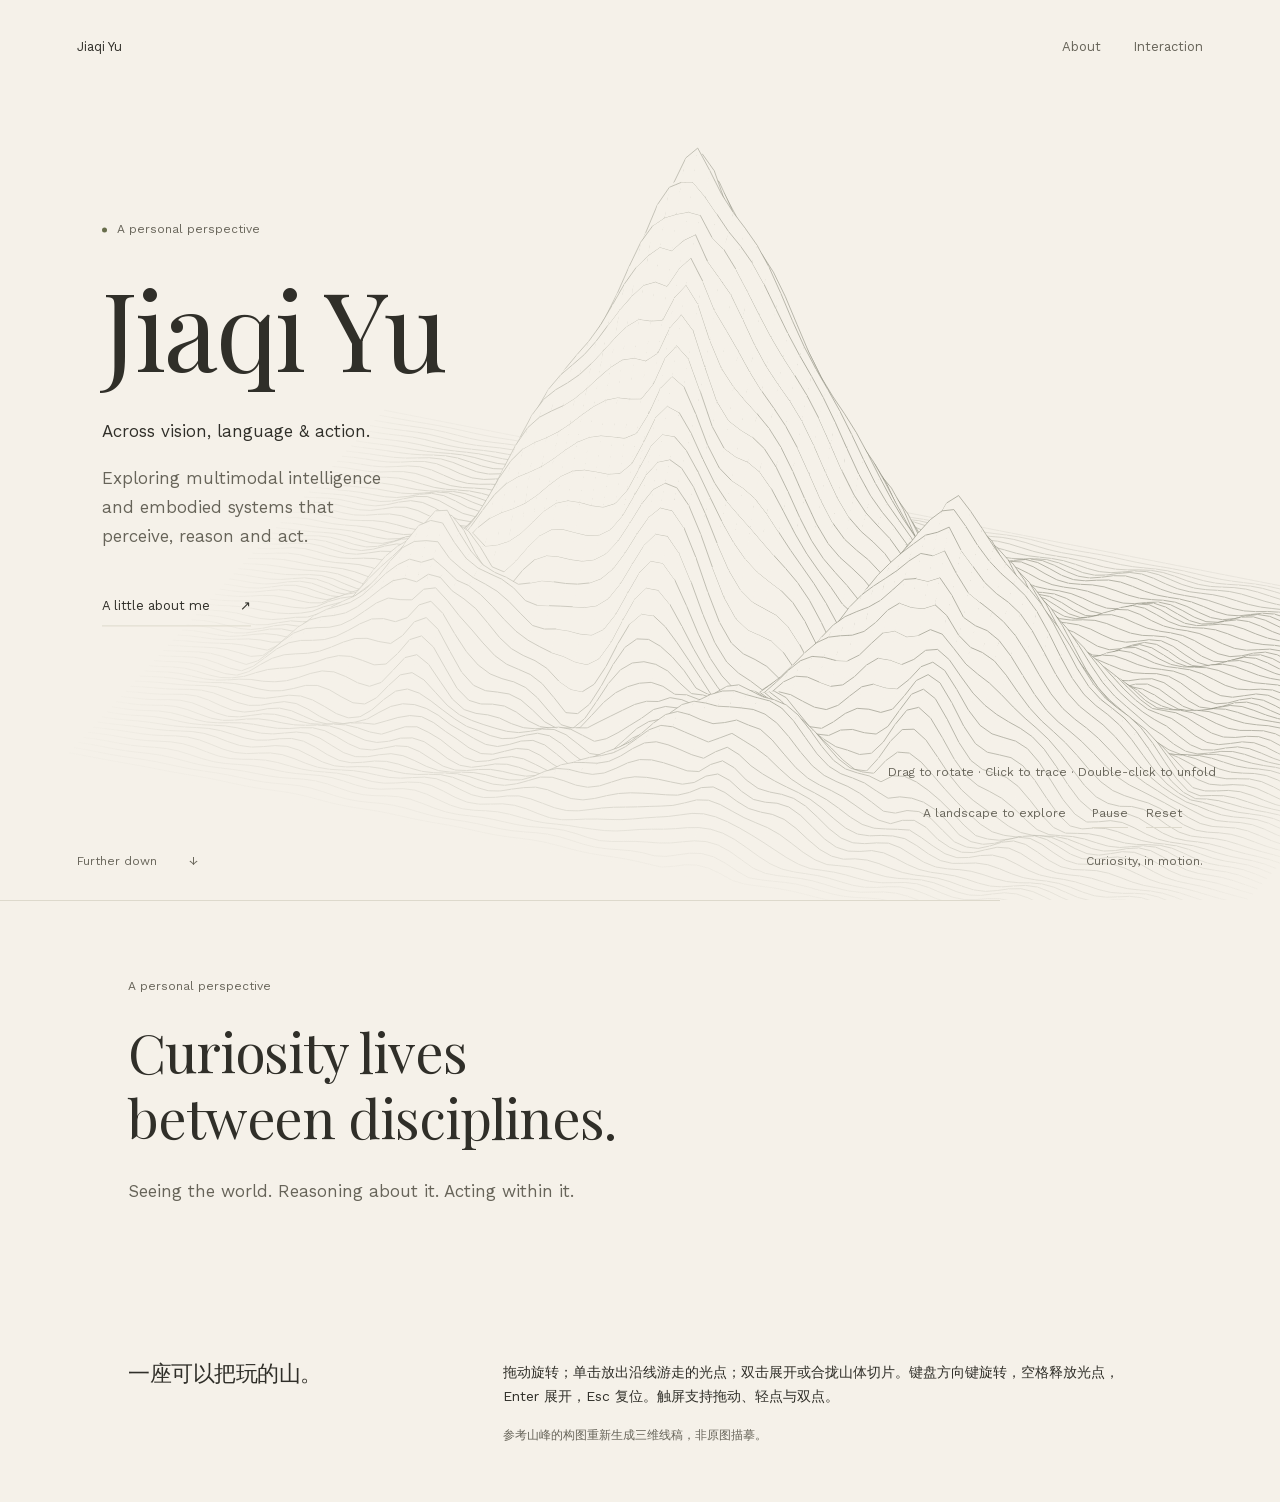
==== index.html @ 9f0454fe "Add personal homepage with interactive full-screen mountain" ====
<!doctype html><html lang="en"><head><meta charset="utf-8"><meta name="viewport" content="width=device-width,initial-scale=1"><title>Jiaqi Yu — A landscape to explore</title><link rel="stylesheet" href="hero-refined.css"><link rel="stylesheet" href="mountain-play.css"></head><body><a class="skip" href="#home">Skip to content</a><main><section class="hero" id="home"><header class="header"><a class="brand" href="#home">Jiaqi Yu</a><nav><a href="#about">About</a><a href="#interaction">Interaction</a></nav></header><div class="identity"><p class="eyebrow"><span></span>A personal perspective</p><h1>Jiaqi Yu</h1><p class="tagline">Across vision, language &amp; action.</p><p class="bio">Exploring multimodal intelligence <br>and embodied systems that <br>perceive, reason and act.</p><a href="#about" class="explore">A little about me <span>↗</span></a></div><div class="mountain"><canvas id="mountain" tabindex="0" role="img" aria-label="Interactive line mountain. Drag or use arrow keys to rotate. Click or press Space to trace. Double click or press Enter to separate the layers." aria-describedby="help"></canvas><div class="mountain-caption"><p id="help">Drag to rotate · Click to trace · Double-click to unfold</p><div class="tools"><span id="state" role="status">A landscape to explore</span><button id="motion" aria-pressed="false">Pause</button><button id="reset">Reset</button></div></div></div><div class="hero-footer"><a href="#about">Further down <span>↓</span></a><span>Curiosity, in motion.</span></div></section><section class="about" id="about"><p class="eyebrow">A personal perspective</p><h2>Curiosity lives<br>between disciplines.</h2><p>Seeing the world. Reasoning about it. Acting within it.</p></section><section class="design" id="interaction"><h2>一座可以把玩的山。</h2><div><p>拖动旋转；单击放出沿线游走的光点；双击展开或合拢山体切片。键盘方向键旋转，空格释放光点，Enter 展开，Esc 复位。触屏支持拖动、轻点与双点。</p><small>参考山峰的构图重新生成三维线稿，非原图描摹。</small></div></section></main><script src="mountain-play.js"></script></body></html>
---- hero-refined.css ----
@font-face{font-family:'Playfair Display';src:url('assets/fonts/playfair-display.woff2') format('woff2');font-weight:400;font-display:swap}@font-face{font-family:'Work Sans';src:url('assets/fonts/work-sans.woff2') format('woff2');font-weight:400;font-display:swap}:root{--paper:#F5F1E9;--ink:#302F29;--muted:#676459;--accent:#676D4B;--surface:#FCFAF5;--panel:#EAE7D9;--line:#DDD9CC}*{box-sizing:border-box}html{scroll-behavior:smooth;scroll-padding-top:60px}body{margin:0;background:var(--paper);color:var(--ink);font:400 17px/1.7 'Work Sans',sans-serif}a{color:inherit;text-decoration:none}button{font:inherit;color:inherit;cursor:pointer}a,button,input{touch-action:manipulation}button{border:0}h1,h2,p{margin:0}h1,h2{font-family:'Playfair Display',Georgia,serif;font-weight:400;letter-spacing:-.02em}a:focus-visible,button:focus-visible{outline:2px solid var(--accent);outline-offset:6px}svg.icon{width:22px;height:22px;fill:none;stroke:currentColor;stroke-width:1.3;stroke-linecap:round;stroke-linejoin:round;vertical-align:middle;flex-shrink:0}.defs{width:0;height:0;position:absolute;overflow:hidden}.skip{position:fixed;top:-100px;background:var(--surface);padding:15px;z-index:99}.skip:focus{top:0}.review{height:44px;display:flex;align-items:center;justify-content:space-between;padding:0 5%;font-size:12px;color:var(--muted);background:var(--surface);border-bottom:1px solid var(--line)}.review span{color:var(--ink)}.hero{min-height:720px;height:calc(100svh - 44px);max-height:1100px;position:relative;isolation:isolate;overflow:hidden}.header{position:absolute;top:0;left:6%;right:6%;height:95px;display:flex;justify-content:space-between;align-items:center;z-index:5;font-size:13px}.brand{display:flex;gap:10px;align-items:center}.brand .icon{color:var(--accent)}nav{display:flex;gap:32px;color:var(--muted)}nav a{position:relative}nav a:after{content:'';height:1px;position:absolute;bottom:-5px;left:0;right:0;background:var(--accent);transform:scaleX(0);transform-origin:left;transition:transform .2s}nav a:hover:after{transform:scaleX(1)}.identity{position:absolute;z-index:3;top:46%;left:10%;transform:translateY(-50%);width:40%;pointer-events:none}.identity a{pointer-events:auto}.eyebrow{font-size:12px;color:var(--muted);display:flex;gap:10px;align-items:center}.eyebrow span{width:5px;height:5px;background:var(--accent);border-radius:50%}h1{font-size:clamp(76px,8.7vw,136px);line-height:1.15;white-space:nowrap;margin:25px 0 27px;font-synthesis:none}.tagline{font-size:17px;line-height:1.7;color:var(--ink)}.bio{font-size:17px;line-height:1.7;color:var(--muted);margin-top:19px}.explore{display:inline-flex;align-items:center;gap:30px;margin-top:36px;font-size:13px;padding:8px 0;border-bottom:1px solid var(--line)}.explore .icon{width:20px;transition:transform .2s}.explore:hover .icon{transform:translateX(6px)}.art{position:absolute;width:64%;height:100%;right:-6%;top:0;z-index:1;touch-action:pan-y;user-select:none;-webkit-user-select:none;cursor:grab;opacity:var(--art-opacity,1)}.art.dragging{cursor:grabbing}.art svg#sculpture{position:absolute;inset:0;width:100%;height:100%;overflow:visible}.ribbon{fill:none;stroke:var(--accent);stroke-width:.85;stroke-linecap:round;stroke-linejoin:round;transition:opacity .3s}.ribbon[data-band="1"]{stroke:var(--muted)}.ribbon[data-band="2"]{stroke:var(--accent)}.ribbon path{vector-effect:non-scaling-stroke}.ribbon.is-selected{stroke:var(--ink);stroke-width:1.05}.hit{stroke:transparent;stroke-width:44;fill:none;pointer-events:stroke}.art-label{position:absolute;bottom:16%;left:43%;transform:translateX(-50%);display:flex;align-items:center;gap:9px;white-space:nowrap;font-size:12px;color:var(--muted);pointer-events:none}.art-label .icon{width:18px;height:18px}.art-label button{background:var(--paper);padding:0 7px;line-height:1;font-size:23px;pointer-events:auto}.art-help{position:absolute;bottom:11.5%;left:43%;transform:translateX(-50%);font-size:12px;color:var(--muted);white-space:nowrap;opacity:0;transition:opacity .2s;pointer-events:none}.art:hover .art-help,.art:focus-within .art-help,.art.dragging .art-help{opacity:1}.accessible-controls{position:absolute;bottom:6%;left:13%;right:24%;display:flex;justify-content:center;gap:12px;opacity:0;pointer-events:none;transition:opacity .2s}.accessible-controls:focus-within{opacity:1;pointer-events:auto}.accessible-controls button{font-size:12px;background:var(--surface);padding:3px 8px;border:1px solid var(--line);white-space:nowrap}.accessible-controls button[aria-pressed=true]{background:var(--panel)}.hero-footer{position:absolute;bottom:29px;left:6%;right:6%;display:flex;justify-content:space-between;font-size:12px;color:var(--muted);z-index:3}.hero-footer a{display:flex;align-items:center;gap:32px}.hero-footer a span{transition:transform .2s}.hero-footer a:hover span{transform:translateY(4px)}.about{padding:75px 10% 100px;max-width:1000px}.section-mark{display:flex;flex-direction:column;align-items:center;width:23px;color:var(--accent);margin-bottom:55px;gap:18px}.section-mark span{width:1px;height:60px;background:var(--line)}h2{font-size:clamp(38px,4.3vw,62px);line-height:1.2}.about h2{margin:22px 0 27px}.about>p:last-child,.notebook>p{color:var(--muted)}.notebook{padding:80px 10% 110px;background:var(--panel)}.notebook h2{font-size:38px;margin-bottom:20px}.design{padding:55px 10%;display:grid;grid-template-columns:1fr 2fr;gap:50px;font-size:14px}.design h2{font-family:'Work Sans',sans-serif;font-size:22px}.design p{margin-bottom:14px}.design small{font-size:12px;color:var(--muted)}
@media(min-width:1600px){.identity{left:12%}.art{width:62%;right:-2%}.art-label{bottom:18%}.art-help{bottom:14%}}
@media(max-width:1050px){.identity{left:7%;width:44%}h1{font-size:clamp(70px,9.5vw,100px)}.art{width:67%;right:-12%}.art-label{bottom:18%;left:40%}.art-help{left:40%;bottom:14%}.accessible-controls{left:2%;right:30%;bottom:9%;gap:6px}.hero-footer{bottom:23px}.header{left:7%;right:7%}.bio{max-width:310px}.desktop-br{display:none}}
@media(max-width:700px){.hero{height:auto;min-height:1050px}.header{height:80px;left:7%;right:7%}nav{gap:20px}nav a:last-child{display:none}.identity{top:150px;transform:none;width:86%;left:7%;pointer-events:auto}h1{font-size:clamp(68px,17vw,108px);margin:19px 0 22px}.bio{max-width:320px}.explore{margin-top:24px}.art{top:455px;right:-5%;width:110%;height:530px}.art-label{bottom:12%;left:50%}.art-help{opacity:1;left:50%;bottom:6%;font-size:12px}.accessible-controls{left:5%;right:5%;bottom:0}.hero-footer{left:7%;right:7%;bottom:25px}.hero-footer>span{display:none}.about{padding:45px 7% 70px}.about p br{display:none}.section-mark{margin-bottom:35px}.notebook{padding:60px 7%}.design{display:block;padding:40px 7%}.design h2{margin-bottom:20px}}
@media(prefers-reduced-motion:reduce){html{scroll-behavior:auto}*,*:before,*:after{transition:none!important;animation:none!important}}
/* V2: Vision / Language / Action share one surface, with distinct readable signatures. */
.ribbon[data-band="0"]{stroke:var(--accent)}.ribbon[data-band="1"]{stroke:var(--muted)}.ribbon[data-band="2"]{stroke:var(--ink)}.ribbon .spine{stroke-width:1.5;opacity:.75}.ribbon[data-band="1"] .spine{stroke-dasharray:7 5}.ribbon[data-band="2"] .spine{stroke-dasharray:11 4 2 4}.ribbon.is-selected .spine{stroke-width:2;opacity:1}
.marker-leader{stroke:var(--muted);stroke-width:.8;opacity:.55;pointer-events:none}.anchor-dot{fill:var(--accent);pointer-events:none}.ribbon-tag{cursor:pointer;outline:none}.ribbon-tag rect{fill:var(--surface);stroke:var(--line);stroke-width:1}.ribbon-tag text{font-family:'Work Sans',sans-serif;font-size:16px;fill:var(--ink);pointer-events:none}.tag-icon{fill:none;stroke:var(--accent);stroke-width:1.4;stroke-linecap:round;stroke-linejoin:round;pointer-events:none}.ribbon-tag[data-band="1"] rect{stroke-dasharray:5 3}.ribbon-tag[data-band="2"] rect{stroke-dasharray:10 3 2 3}.ribbon-tag[data-band="1"] .tag-icon{stroke:var(--muted)}.ribbon-tag[data-band="2"] .tag-icon{stroke:var(--ink)}.ribbon-tag.selected rect,.ribbon-tag:hover rect{fill:var(--panel);stroke:var(--accent)}.ribbon-tag:focus-visible rect{stroke:var(--ink);stroke-width:2}
.art-label{bottom:20%;left:43%}.art-help{bottom:8%;left:43%}.modality-legend{position:absolute;bottom:14%;left:43%;transform:translateX(-50%);display:flex;gap:17px;cursor:default;white-space:nowrap}.modality-legend button{display:flex;align-items:center;gap:7px;background:transparent;padding:5px 0;font-size:12px;border-bottom:1px solid transparent}.modality-legend button[aria-pressed="true"]{border-color:var(--accent)}.modality-legend .icon{width:18px;height:18px}.line-key{display:inline-block;width:17px;border-top:1px solid var(--accent)}.language-key{border-top-style:dashed;border-color:var(--muted)}.action-key{border-top-style:dotted;border-color:var(--ink)}.motion-toggle{position:absolute;left:43%;bottom:3%;transform:translateX(-50%);display:flex;gap:8px;align-items:center;background:transparent;font-size:12px;padding:6px 10px;color:var(--muted)}#motion-icon{font-size:14px}.accessible-controls{bottom:0;left:6%;right:20%}
@media(max-width:1050px){.art-label,.art-help,.modality-legend,.motion-toggle{left:40%}.modality-legend{gap:11px}.line-key{display:none}.art-label{bottom:20%}.modality-legend{bottom:14%}.art-help{bottom:9%}.motion-toggle{bottom:4%}}
@media(max-width:700px){.hero{min-height:1100px}.art{height:575px}.art-label{bottom:22%;left:50%;font-size:12px}.modality-legend{bottom:15%;left:50%;gap:19px}.art-help{bottom:10%;left:50%;font-size:12px}.motion-toggle{bottom:3%;left:50%}.accessible-controls{bottom:0;left:5%;right:5%}.ribbon-tag text{font-size:20px}.ribbon-tag rect{stroke-width:1.6}}
/* Reading and controls remain legible as only the surface fades on scroll. */
.art{opacity:1}#ribbons{opacity:var(--art-opacity,1)}
@media(max-width:700px){.ribbon-tag text{font-size:24px}}
/* V3: icons themselves form the sculpture. No rendered ribbons or connector curves. */
#icon-cloud{opacity:var(--art-opacity,1)}.modality-glyph{color:var(--accent);cursor:pointer}.modality-glyph[data-band="1"]{color:var(--muted)}.modality-glyph[data-band="2"]{color:var(--ink)}.glyph-symbol{fill:none;stroke:currentColor;stroke-width:1.45;stroke-linecap:round;stroke-linejoin:round;pointer-events:none;overflow:visible}.glyph-target{fill:transparent;stroke:none;pointer-events:all}.modality-glyph.is-selected .glyph-symbol{stroke-width:1.8}
---- mountain-play.css ----
.hero{height:100svh;min-height:740px;max-height:1200px}.identity{left:8%;top:47%;width:42%}h1{font-size:clamp(76px,8.5vw,132px)}.mountain{position:absolute;right:0;top:13%;width:55%;height:76%;z-index:1}#mountain{width:100%;height:calc(100% - 78px);display:block;touch-action:none;cursor:grab;outline:none}#mountain:active{cursor:grabbing}#mountain:focus-visible{outline:1px solid var(--accent);outline-offset:-8px}.mountain-caption{padding:0 9%;font-size:12px;color:var(--muted);text-align:center}.tools{display:flex;gap:18px;justify-content:center;align-items:center;margin-top:16px}.tools button{background:transparent;font-size:12px;padding:4px 0;border-bottom:1px solid var(--line)}.tools button:hover{border-color:var(--accent)}#state{margin-right:8px;font-size:12px}.about{border-top:1px solid var(--line)}.about>p:last-child{margin-top:24px}.hero-footer{pointer-events:none}.hero-footer a{pointer-events:auto}@media(max-width:1000px) and (min-width:701px){.identity{left:6%;width:40%}h1{font-size:80px}.mountain{width:55%;right:0}.mountain-caption{padding:0 4%}#help{max-width:290px;margin:auto}.bio{max-width:290px}.bio br{display:none}}@media(max-width:700px){.hero{height:auto;min-height:1040px}.identity{top:116px;left:7%;width:86%;transform:none}h1{font-size:clamp(70px,18vw,108px);margin:20px 0}.bio{margin-top:15px}.mountain{top:455px;right:0;width:100%;height:510px}.mountain-caption{padding:0 5%}#help{font-size:11px}.tools{gap:16px;margin-top:12px}#state{margin-right:0}.hero-footer>span{display:none}}

/* Full viewport landscape; foreground does not intercept empty-space gestures. */
.hero{height:100svh;min-height:640px;max-height:none}.mountain{inset:0;width:100%;height:100%;z-index:0}#mountain{width:100%;height:100%;user-select:none;-webkit-user-select:none}.mountain:after{content:"";position:absolute;inset:0;pointer-events:none;background:linear-gradient(90deg,rgba(245,241,233,.88),rgba(245,241,233,.65) 30%,rgba(245,241,233,.08) 65%),linear-gradient(0deg,rgba(245,241,233,.8),transparent 20%)}.mountain-caption{position:absolute;bottom:8%;right:5%;padding:0;z-index:2;pointer-events:none}.tools button{pointer-events:auto}.identity{pointer-events:none}.identity a{pointer-events:auto}.header{pointer-events:none}.header a{pointer-events:auto}.hero-footer{z-index:3}#mountain:focus-visible{outline-offset:-4px}
@media(max-width:700px){.hero{height:100svh;min-height:780px}.identity{top:120px}.mountain{inset:0;width:100%;height:100%}.mountain:after{background:linear-gradient(180deg,rgba(245,241,233,.95),rgba(245,241,233,.8) 40%,rgba(245,241,233,.05) 65%,rgba(245,241,233,.8))}.mountain-caption{left:5%;right:5%;bottom:9%}.hero-footer{bottom:25px}}
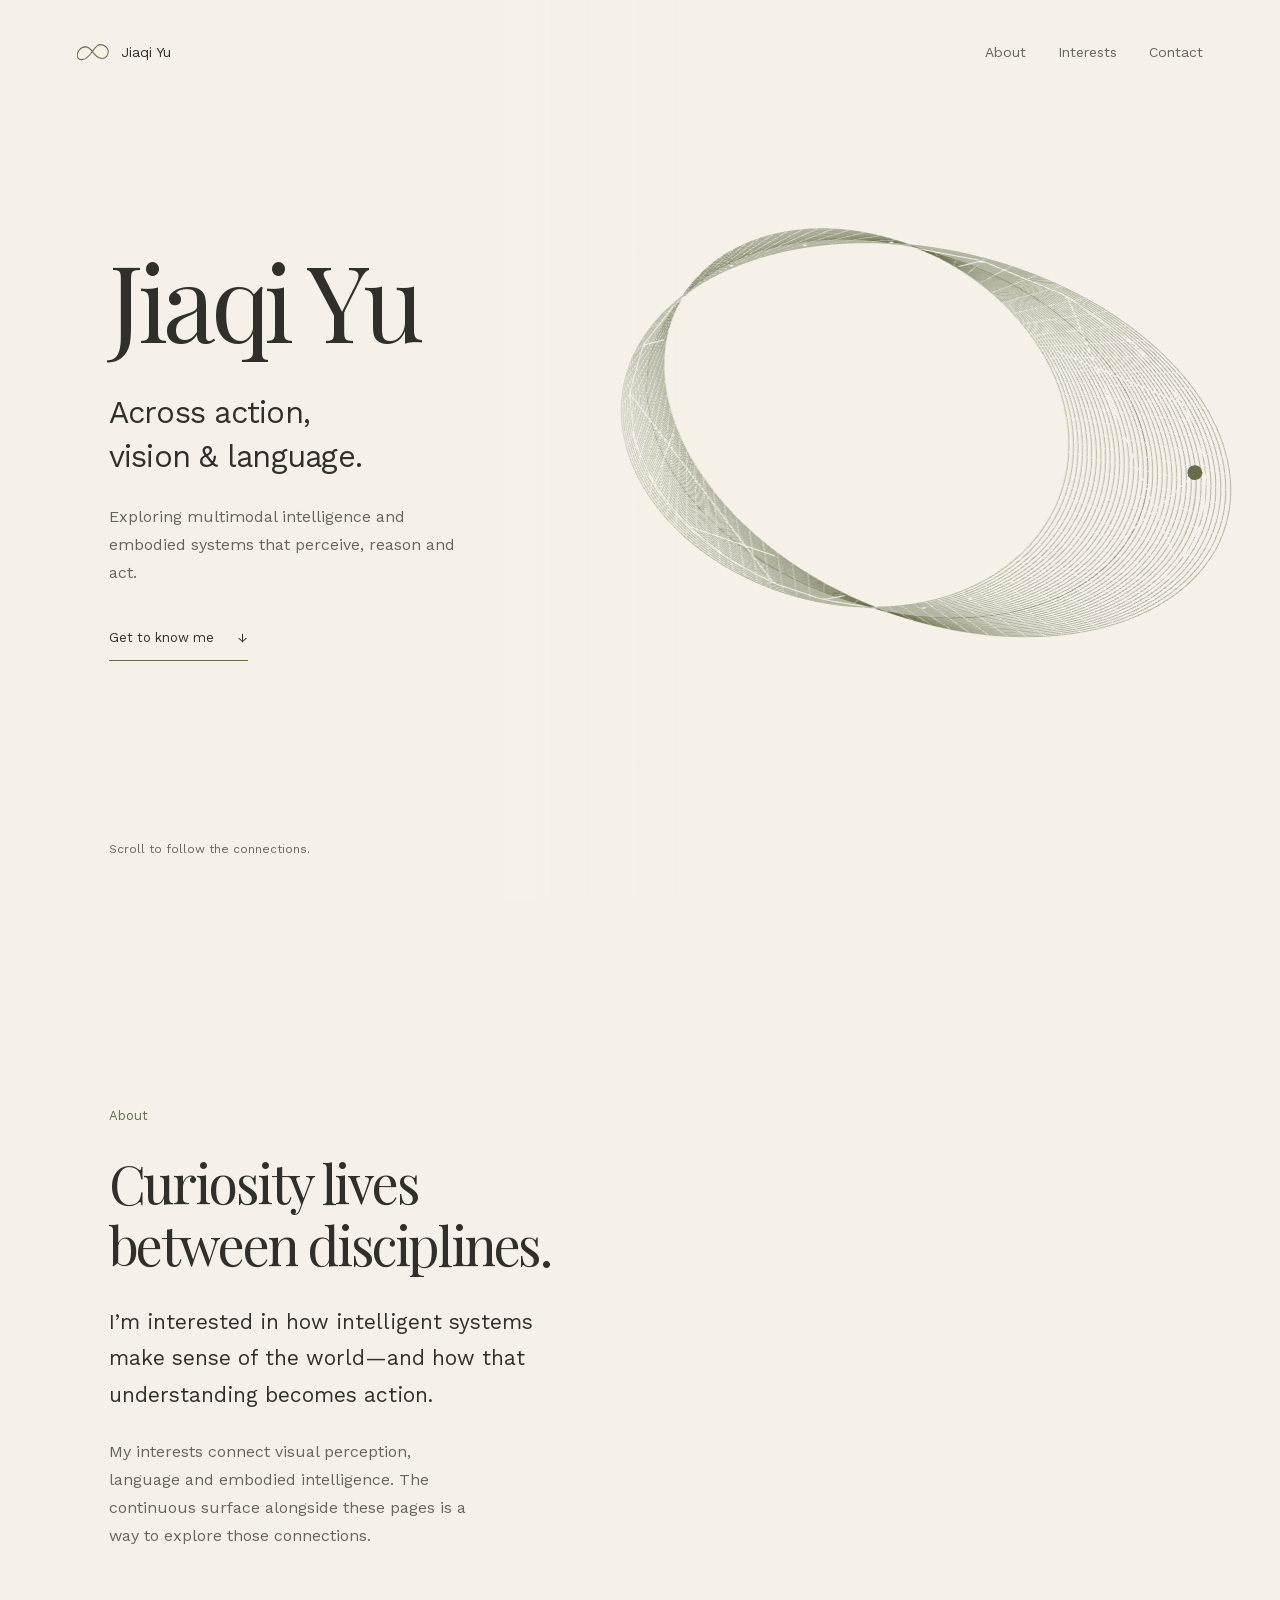
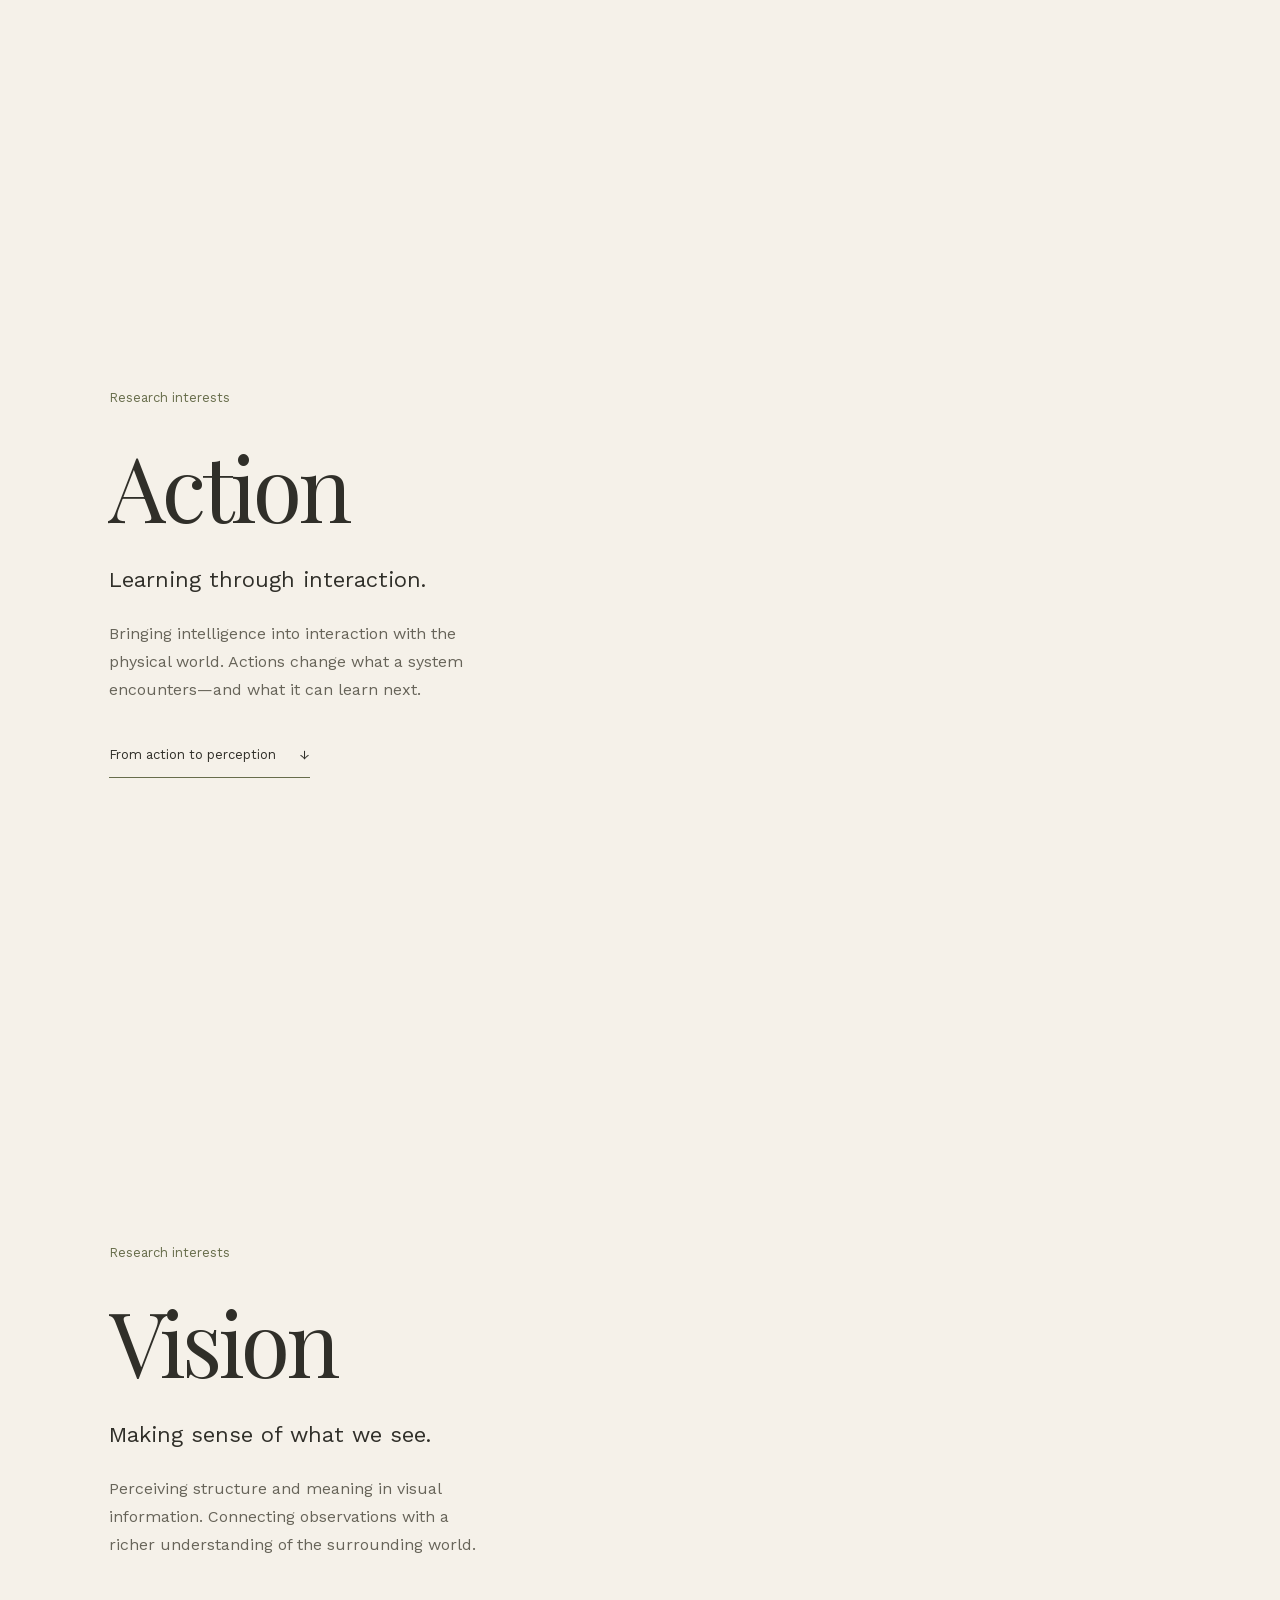
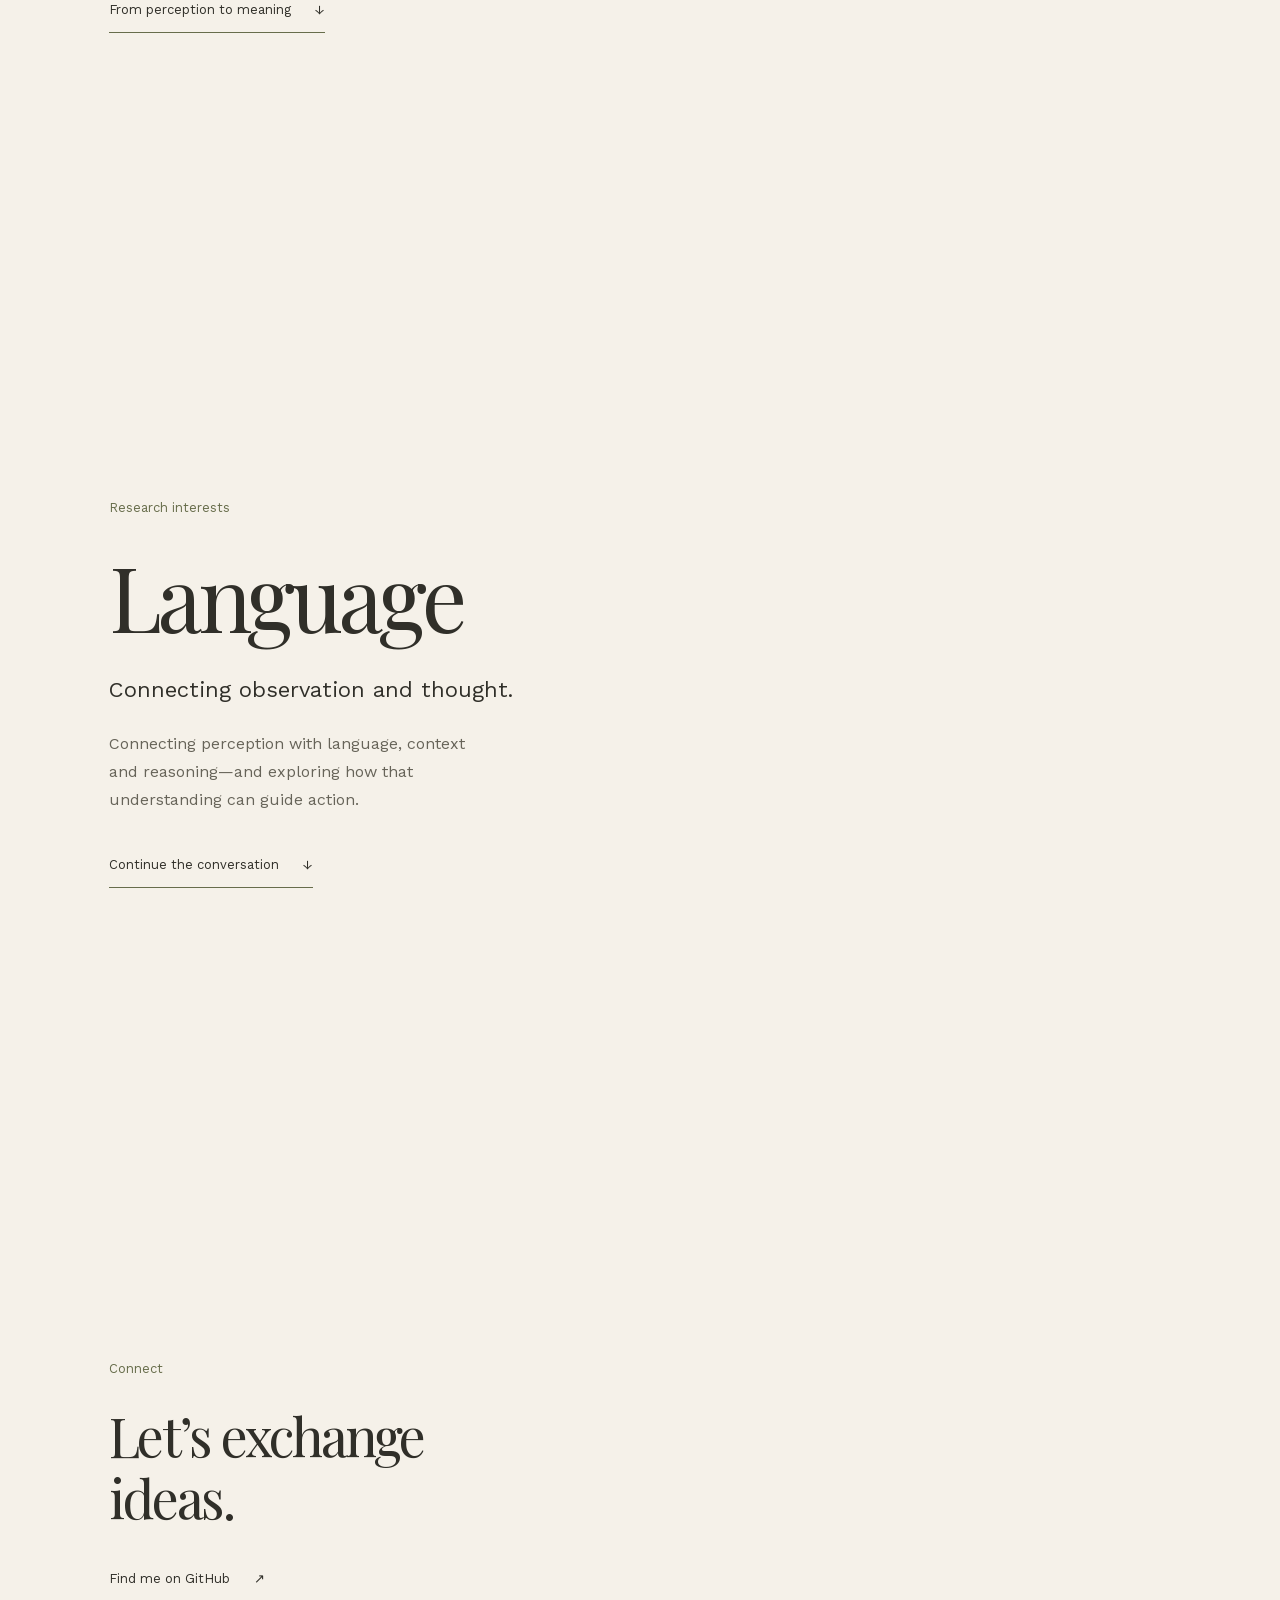
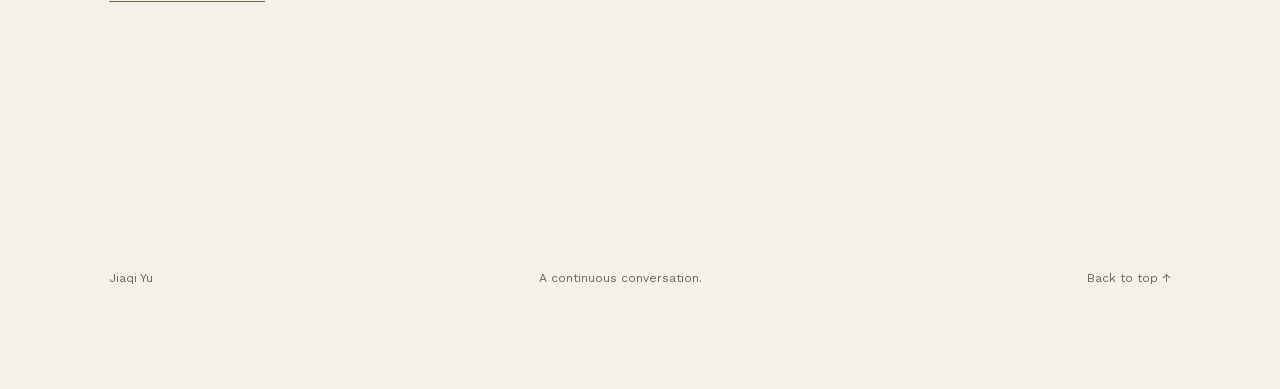
==== commit 50e06817: "Redesign homepage with a scroll-responsive Mobius background" ====
--- a/index.html
+++ b/index.html
@@ -1 +1,41 @@
-<!doctype html><html lang="en"><head><meta charset="utf-8"><meta name="viewport" content="width=device-width,initial-scale=1"><title>Jiaqi Yu — A landscape to explore</title><link rel="stylesheet" href="hero-refined.css"><link rel="stylesheet" href="mountain-play.css"></head><body><a class="skip" href="#home">Skip to content</a><main><section class="hero" id="home"><header class="header"><a class="brand" href="#home">Jiaqi Yu</a><nav><a href="#about">About</a><a href="#interaction">Interaction</a></nav></header><div class="identity"><p class="eyebrow"><span></span>A personal perspective</p><h1>Jiaqi Yu</h1><p class="tagline">Across vision, language &amp; action.</p><p class="bio">Exploring multimodal intelligence <br>and embodied systems that <br>perceive, reason and act.</p><a href="#about" class="explore">A little about me <span>↗</span></a></div><div class="mountain"><canvas id="mountain" tabindex="0" role="img" aria-label="Interactive line mountain. Drag or use arrow keys to rotate. Click or press Space to trace. Double click or press Enter to separate the layers." aria-describedby="help"></canvas><div class="mountain-caption"><p id="help">Drag to rotate · Click to trace · Double-click to unfold</p><div class="tools"><span id="state" role="status">A landscape to explore</span><button id="motion" aria-pressed="false">Pause</button><button id="reset">Reset</button></div></div></div><div class="hero-footer"><a href="#about">Further down <span>↓</span></a><span>Curiosity, in motion.</span></div></section><section class="about" id="about"><p class="eyebrow">A personal perspective</p><h2>Curiosity lives<br>between disciplines.</h2><p>Seeing the world. Reasoning about it. Acting within it.</p></section><section class="design" id="interaction"><h2>一座可以把玩的山。</h2><div><p>拖动旋转；单击放出沿线游走的光点；双击展开或合拢山体切片。键盘方向键旋转，空格释放光点，Enter 展开，Esc 复位。触屏支持拖动、轻点与双点。</p><small>参考山峰的构图重新生成三维线稿，非原图描摹。</small></div></section></main><script src="mountain-play.js"></script></body></html>
+<!doctype html>
+<html lang="en">
+<head>
+  <meta charset="utf-8">
+  <meta name="viewport" content="width=device-width, initial-scale=1">
+  <meta name="description" content="Jiaqi Yu — exploring multimodal intelligence and embodied systems across action, vision and language.">
+  <meta name="theme-color" content="#f5f1e9">
+  <title>Jiaqi Yu — Action, vision & language</title>
+  <link rel="icon" href="favicon.svg" type="image/svg+xml">
+  <link rel="preload" href="assets/fonts/playfair-display.woff2" as="font" type="font/woff2" crossorigin>
+  <link rel="stylesheet" href="mobius.css">
+</head>
+<body>
+  <a class="skip" href="#about">Skip to content</a>
+  <div class="visual" aria-hidden="true">
+    <svg class="fallback" viewBox="0 0 600 600"><g fill="none" stroke="currentColor" stroke-width="1"><ellipse cx="300" cy="300" rx="220" ry="110" transform="rotate(-35 300 300)"/><ellipse cx="300" cy="300" rx="210" ry="135" transform="rotate(-25 300 300)"/><ellipse cx="300" cy="300" rx="195" ry="155" transform="rotate(-15 300 300)"/></g></svg>
+    <canvas id="mobius"></canvas>
+  </div>
+  <header class="header">
+    <a class="brand" href="#home"><svg viewBox="0 0 40 26" aria-hidden="true"><path d="M20 13C7-7-9 23 7 22c12-1 14-23 26-18 14 6 1 28-13 9Z"/></svg>Jiaqi Yu</a>
+    <nav aria-label="Main navigation"><a href="#about">About</a><a href="#action">Interests</a><a href="#contact">Contact</a></nav>
+  </header>
+  <main>
+    <section class="chapter hero" id="home" data-stage="home" aria-labelledby="name">
+      <div class="copy"><h1 id="name">Jiaqi Yu</h1><p class="tagline">Across action,<br>vision &amp; language.</p><p class="description">Exploring multimodal intelligence and embodied systems that perceive, reason and act.</p><a class="text-link" href="#about">Get to know me <span aria-hidden="true">↓</span></a></div>
+      <p class="scroll-note">Scroll to follow the connections.</p>
+    </section>
+    <section class="chapter" id="about" data-stage="about" aria-labelledby="about-title"><div class="copy"><p class="eyebrow">About</p><h2 id="about-title">Curiosity lives<br>between disciplines.</h2><p class="intro">I’m interested in how intelligent systems make sense of the world—and how that understanding becomes action.</p><p class="description">My interests connect visual perception, language and embodied intelligence. The continuous surface alongside these pages is a way to explore those connections.</p></div></section>
+    <div id="interests">
+      <section class="chapter" id="action" data-stage="action" aria-labelledby="action-title"><div class="copy"><p class="eyebrow">Research interests</p><h2 id="action-title">Action</h2><p class="chapter-line">Learning through interaction.</p><p class="description">Bringing intelligence into interaction with the physical world. Actions change what a system encounters—and what it can learn next.</p><a class="text-link" href="#vision">From action to perception <span aria-hidden="true">↓</span></a></div></section>
+      <section class="chapter" id="vision" data-stage="vision" aria-labelledby="vision-title"><div class="copy"><p class="eyebrow">Research interests</p><h2 id="vision-title">Vision</h2><p class="chapter-line">Making sense of what we see.</p><p class="description">Perceiving structure and meaning in visual information. Connecting observations with a richer understanding of the surrounding world.</p><a class="text-link" href="#language">From perception to meaning <span aria-hidden="true">↓</span></a></div></section>
+      <section class="chapter" id="language" data-stage="language" aria-labelledby="language-title"><div class="copy"><p class="eyebrow">Research interests</p><h2 id="language-title">Language</h2><p class="chapter-line">Connecting observation and thought.</p><p class="description">Connecting perception with language, context and reasoning—and exploring how that understanding can guide action.</p><a class="text-link" href="#contact">Continue the conversation <span aria-hidden="true">↓</span></a></div></section>
+    </div>
+    <section class="chapter contact" id="contact" data-stage="contact" aria-labelledby="contact-title"><div class="copy"><p class="eyebrow">Connect</p><h2 id="contact-title">Let’s exchange<br>ideas.</h2><a class="text-link" href="https://github.com/Thames-H">Find me on GitHub <span aria-hidden="true">↗</span></a></div></section>
+  </main>
+  <footer><span>Jiaqi Yu</span><span>A continuous conversation.</span><a href="#home">Back to top ↑</a></footer>
+  <script src="assets/vendor/gsap.min.js" defer></script>
+  <script src="assets/vendor/ScrollTrigger.min.js" defer></script>
+  <script type="module" src="mobius.js"></script>
+</body>
+</html>
--- a/mobius.css
+++ b/mobius.css
@@ -0,0 +1,10 @@
+@font-face{font-family:'Playfair Display';src:url('assets/fonts/playfair-display.woff2') format('woff2');font-display:swap}
+@font-face{font-family:'Work Sans';src:url('assets/fonts/work-sans.woff2') format('woff2');font-display:swap}
+:root{--paper:#f5f1e9;--ink:#302f29;--muted:#676459;--accent:#676d4b;--line:#d8d5c8}
+*{box-sizing:border-box}html{scroll-behavior:smooth}body{margin:0;background:var(--paper);color:var(--ink);font:16px/1.75 'Work Sans',sans-serif}a{color:inherit;text-decoration:none}button{font:inherit;color:inherit;cursor:pointer}a,button{touch-action:manipulation}a:focus-visible,button:focus-visible{outline:2px solid var(--accent);outline-offset:6px}h1,h2,p{margin:0}h1,h2{font-family:'Playfair Display',Georgia,serif;font-weight:400;line-height:1.15;letter-spacing:-.045em}.skip{position:fixed;top:-80px;left:20px;z-index:10;padding:12px;background:var(--paper)}.skip:focus{top:12px}
+.visual{position:fixed;inset:0 0 0 39%;z-index:0;pointer-events:none;overflow:hidden}.visual canvas{display:block;width:100%;height:100%;opacity:0}.visual.ready canvas{opacity:1}.fallback{position:absolute;width:100%;height:100%;color:var(--accent);opacity:.3}.visual.ready .fallback{display:none}.visual:after{content:'';position:absolute;inset:0;background:linear-gradient(90deg,var(--paper),transparent 24%);pointer-events:none}
+.header{position:absolute;inset:0 6% auto;height:105px;z-index:3;display:flex;align-items:center;justify-content:space-between;font-size:14px}.brand{display:flex;align-items:center;gap:12px}.brand svg{width:32px;fill:none;stroke:var(--accent);stroke-width:1.3}nav{display:flex;gap:32px;color:var(--muted)}nav a:hover{text-decoration:underline;text-underline-offset:7px}
+main,footer{position:relative;z-index:1;pointer-events:none}main a,footer a{pointer-events:auto}.chapter{min-height:95svh;display:flex;align-items:center;padding:110px 8.5%;position:relative}.hero{min-height:100svh}.copy{width:43%;max-width:510px}.hero h1{font-size:clamp(76px,8.2vw,128px);white-space:nowrap;margin-bottom:30px}.tagline{font-size:clamp(24px,2.4vw,34px);line-height:1.45;letter-spacing:-.025em}.description{max-width:375px;color:var(--muted);margin-top:24px}.intro{font-size:21px;margin-top:28px;max-width:440px}.text-link{display:inline-flex;gap:24px;align-items:center;font-size:13px;border-bottom:1px solid var(--accent);padding:10px 0;margin-top:30px}.scroll-note{position:absolute;bottom:40px;font-size:12px;color:var(--muted)}h2{font-size:clamp(44px,4.2vw,66px)}.eyebrow{font-size:13px;color:var(--accent);margin-bottom:24px}.chapter-line{font-size:22px;line-height:1.5;margin-top:26px}#action h2,#vision h2,#language h2{font-size:clamp(64px,7vw,108px)}.contact{min-height:80svh}footer{display:flex;justify-content:space-between;gap:20px;padding:28px 8.5% 100px;font-size:12px;color:var(--muted)}
+@media(max-width:900px){.header{font-size:12px;height:82px}nav{gap:18px}.chapter{padding:90px 7%;min-height:90svh}.hero{min-height:100svh}.copy{width:50%}.hero h1{font-size:76px}.visual{left:35%}}
+@media(max-width:600px){.header{left:7%;right:7%}.brand{gap:6px}.brand svg{width:25px}nav{gap:14px}.chapter{align-items:flex-start;min-height:90svh;padding:110px 7% 220px}.hero{min-height:100svh;padding-top:140px}.copy{width:100%;max-width:420px}.hero h1{font-size:clamp(62px,17vw,90px);margin-bottom:22px}.tagline{font-size:25px}.description{font-size:15px;max-width:310px}.intro{font-size:19px}.visual{inset:38% -14% 0 10%;opacity:.38}.visual:after{background:linear-gradient(var(--paper),transparent 40%)}h2{font-size:42px}.chapter-line{font-size:21px}.scroll-note{bottom:90px}.contact{min-height:80svh}footer{flex-wrap:wrap;padding:25px 7% 90px}footer>span:nth-child(2){display:none}}
+@media(prefers-reduced-motion:reduce){html{scroll-behavior:auto}}
